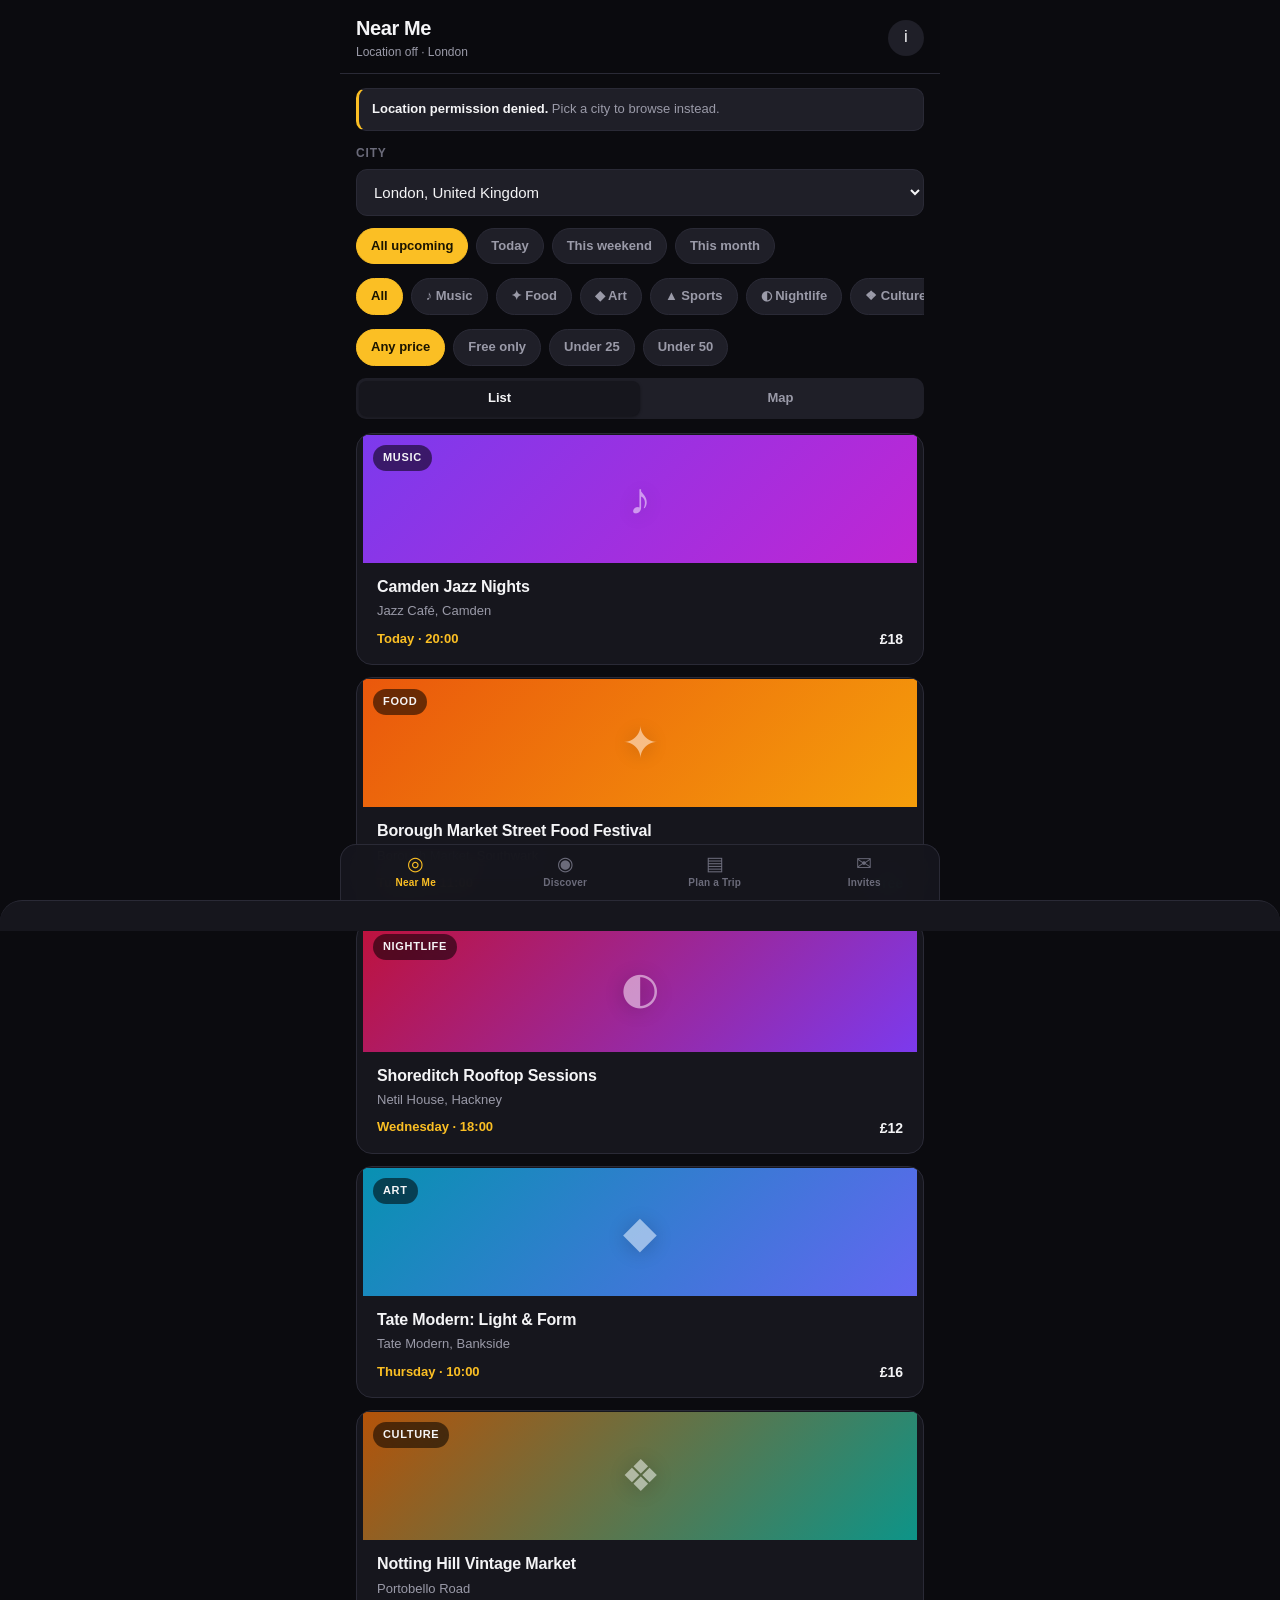
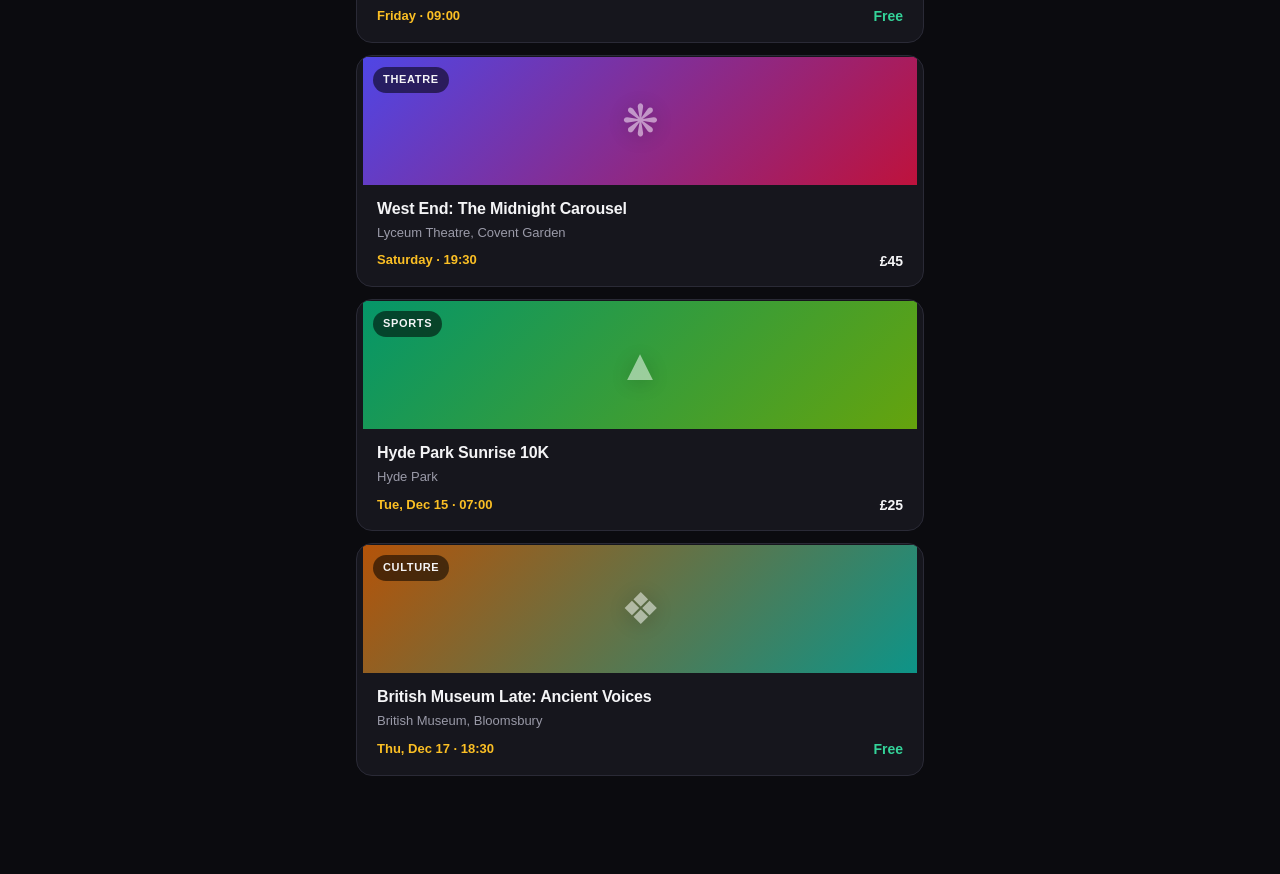
==== touring-app/index.html @ 41965c4b "Add Touring App prototype: location-aware event discovery A self-contained mobile-first web app prot" ====
<!doctype html>
<html lang="en">
<head>
<meta charset="utf-8">
<meta name="viewport" content="width=device-width, initial-scale=1, viewport-fit=cover, maximum-scale=1">
<meta name="theme-color" content="#0b0b0f">
<meta name="apple-mobile-web-app-capable" content="yes">
<meta name="apple-mobile-web-app-status-bar-style" content="black-translucent">
<meta name="description" content="Discover events happening near you, identify what you are looking at, plan a trip and invite friends.">
<title>Touring App</title>
<link rel="icon" href="data:image/svg+xml,<svg xmlns='http://www.w3.org/2000/svg' viewBox='0 0 32 32'><rect width='32' height='32' rx='7' fill='%230b0b0f'/><circle cx='16' cy='16' r='7' fill='none' stroke='%23fbbf24' stroke-width='2.5'/><circle cx='16' cy='16' r='2.5' fill='%23fbbf24'/></svg>">
<link rel="stylesheet" href="vendor/leaflet.css">
<link rel="stylesheet" href="styles.css">
</head>
<body>

<header class="appbar">
  <button class="iconbtn" id="backBtn" hidden aria-label="Back">‹</button>
  <h1 id="title">Near Me<span class="sub" id="subtitle">Finding your location…</span></h1>
  <button class="iconbtn" id="aboutBtn" aria-label="About">i</button>
</header>

<!-- ============ NEAR ME ============ -->
<main class="screen active" id="screen-near">
  <div id="locBanner"></div>

  <div class="filterbar" id="dateFilter">
    <button class="chip on" data-when="all">All upcoming</button>
    <button class="chip" data-when="today">Today</button>
    <button class="chip" data-when="weekend">This weekend</button>
    <button class="chip" data-when="month">This month</button>
  </div>

  <div class="filterbar" id="catFilter">
    <button class="chip on" data-cat="all">All</button>
  </div>

  <div class="filterbar" id="priceFilter">
    <button class="chip on" data-max="9999">Any price</button>
    <button class="chip" data-max="0">Free only</button>
    <button class="chip" data-max="25">Under 25</button>
    <button class="chip" data-max="50">Under 50</button>
  </div>

  <div class="viewtoggle">
    <button class="on" data-view="list">List</button>
    <button data-view="map">Map</button>
  </div>

  <div id="nearList"></div>
  <div id="map" hidden></div>
</main>

<!-- ============ DISCOVER ============ -->
<main class="screen" id="screen-discover">
  <div class="modeswitch">
    <button class="on" data-mode="identify">Identify</button>
    <button data-mode="translate">Translate</button>
  </div>

  <div id="discoverIntro">
    <p class="prose" id="discoverBlurb"></p>
    <div class="camera-stage" id="cameraStage">
      <div class="camera-placeholder">
        <div class="big">◉</div>
        <div>Point your camera at a landmark, building, artwork or sign</div>
      </div>
    </div>
    <button class="shutter" id="shutterBtn" aria-label="Take photo"></button>
    <button class="btn secondary" id="startCamBtn">Open camera</button>
    <label for="fileInput" class="btn secondary" style="margin-bottom:0">Choose a photo instead</label>
    <input type="file" id="fileInput" accept="image/*" capture="environment" hidden>
  </div>

  <div id="discoverResult" hidden></div>
</main>

<!-- ============ PLAN ============ -->
<main class="screen" id="screen-plan">
  <label for="planCity">Destination</label>
  <select id="planCity"></select>

  <label for="planMonth">Travelling in</label>
  <select id="planMonth"></select>

  <div class="section-title">What's on</div>
  <div id="planCal"></div>
  <div id="planList"></div>

  <div class="section-title">Your itinerary</div>
  <div id="itinerary"></div>
</main>

<!-- ============ INVITES ============ -->
<main class="screen" id="screen-invites">
  <div class="section-title">Received</div>
  <div id="invitesIn"></div>
  <div class="section-title">Sent</div>
  <div id="invitesOut"></div>
</main>

<!-- ============ EVENT DETAIL ============ -->
<main class="screen" id="screen-detail"></main>

<!-- ============ ABOUT ============ -->
<main class="screen" id="screen-about">
  <p class="prose">A working prototype of a location-aware event discovery app — spot what's happening around you, point your camera at something to find out what it is, plan a trip by month, and invite people along.</p>

  <div class="section-title">Real in this prototype</div>
  <div class="prose">
    • GPS location from your device<br>
    • Live camera capture<br>
    • Distance calculated from where you actually are<br>
    • Maps and tiles (OpenStreetMap)<br>
    • Invites, saved events and itinerary — stored in this browser<br>
    • Shareable invite links
  </div>

  <div class="section-title">Simulated demo data</div>
  <div class="prose">
    • Event listings — 44 seeded events across six cities<br>
    • Image recognition — returns a prepared result for your nearest city<br>
    • Translation — returns a prepared result<br>
    • "Get tickets" links are placeholders
  </div>

  <div class="section-title">To make it real</div>
  <div class="prose">Swap the seeded data for live feeds from Ticketmaster, Eventbrite, Meetup and Yelp; route image recognition to a vision API; and add a backend for accounts and cross-device invites. The interface is built against a single internal data layer so that swap does not touch the screens.</div>

  <button class="btn secondary" id="resetBtn">Clear saved data on this device</button>
</main>

<nav class="tabbar">
  <button class="on" data-tab="near"><span class="ic">◎</span><span class="lb">Near Me</span></button>
  <button data-tab="discover"><span class="ic">◉</span><span class="lb">Discover</span></button>
  <button data-tab="plan"><span class="ic">▤</span><span class="lb">Plan a Trip</span></button>
  <button data-tab="invites"><span class="ic">✉</span><span class="lb">Invites</span></button>
</nav>

<div class="sheet-backdrop" id="backdrop"></div>
<div class="sheet" id="sheet"></div>
<div class="toast" id="toast"></div>

<script src="vendor/leaflet.js"></script>
<script src="data.js"></script>
<script src="app.js"></script>
</body>
</html>
---- touring-app/styles.css ----
:root {
  --bg: #0b0b0f;
  --surface: #16161d;
  --surface-2: #1f1f28;
  --border: #2a2a36;
  --text: #f4f4f6;
  --text-dim: #9a9aa8;
  --text-faint: #6b6b7a;
  --accent: #fbbf24;
  --accent-ink: #1a1400;
  --ok: #34d399;
  --warn: #f87171;
  --safe-top: env(safe-area-inset-top, 0px);
  --safe-bot: env(safe-area-inset-bottom, 0px);
  --tabbar: 62px;
  color-scheme: dark;
}

* { box-sizing: border-box; -webkit-tap-highlight-color: transparent; }
[hidden] { display: none !important; }

html, body {
  margin: 0;
  padding: 0;
  background: var(--bg);
  color: var(--text);
  font-family: -apple-system, BlinkMacSystemFont, "Segoe UI", Roboto, "Helvetica Neue", Arial, sans-serif;
  font-size: 15px;
  line-height: 1.45;
  overscroll-behavior-y: none;
}

body { padding-bottom: calc(var(--tabbar) + var(--safe-bot)); }

button { font: inherit; color: inherit; border: none; background: none; cursor: pointer; }
a { color: var(--accent); }

/* ---------- App bar ---------- */
.appbar {
  position: sticky;
  top: 0;
  z-index: 40;
  padding: calc(var(--safe-top) + 14px) 16px 12px;
  background: rgba(11, 11, 15, 0.86);
  backdrop-filter: saturate(160%) blur(14px);
  -webkit-backdrop-filter: saturate(160%) blur(14px);
  border-bottom: 1px solid var(--border);
  display: flex;
  align-items: center;
  gap: 12px;
}
.appbar h1 { font-size: 20px; font-weight: 700; margin: 0; letter-spacing: -0.02em; flex: 1; }
.appbar .sub { display: block; font-size: 12px; font-weight: 500; color: var(--text-dim); letter-spacing: 0; margin-top: 1px; }
.iconbtn {
  width: 36px; height: 36px; border-radius: 50%;
  background: var(--surface-2); display: grid; place-items: center;
  font-size: 17px; flex: none;
}

/* ---------- Layout ---------- */
.screen { display: none; padding: 14px 16px 24px; animation: fade .22s ease; }
.screen.active { display: block; }
@keyframes fade { from { opacity: 0; transform: translateY(6px); } to { opacity: 1; transform: none; } }

.section-title { font-size: 12px; text-transform: uppercase; letter-spacing: .09em; color: var(--text-faint); font-weight: 700; margin: 22px 0 10px; }
.section-title:first-child { margin-top: 4px; }

/* ---------- Filters ---------- */
.filterbar { display: flex; gap: 8px; overflow-x: auto; padding: 2px 0 12px; scrollbar-width: none; }
.filterbar::-webkit-scrollbar { display: none; }
.chip {
  flex: none; padding: 8px 14px; border-radius: 999px;
  background: var(--surface-2); border: 1px solid var(--border);
  font-size: 13px; font-weight: 600; color: var(--text-dim); white-space: nowrap;
  transition: all .15s;
}
.chip.on { background: var(--accent); border-color: var(--accent); color: var(--accent-ink); }

.viewtoggle { display: flex; background: var(--surface-2); border-radius: 10px; padding: 3px; margin-bottom: 14px; }
.viewtoggle button { flex: 1; padding: 8px; border-radius: 8px; font-size: 13px; font-weight: 600; color: var(--text-dim); }
.viewtoggle button.on { background: var(--surface); color: var(--text); box-shadow: 0 1px 3px rgba(0,0,0,.4); }

/* ---------- Event cards ---------- */
.card {
  background: var(--surface); border: 1px solid var(--border); border-radius: 16px;
  overflow: hidden; margin-bottom: 12px; display: block; width: 100%; text-align: left;
  transition: transform .12s;
}
.card:active { transform: scale(.985); }
.card-img { height: 128px; position: relative; display: grid; place-items: center; }
.card-img .glyph { font-size: 44px; opacity: .5; color: #fff; text-shadow: 0 2px 20px rgba(0,0,0,.4); }
.card-img .cat {
  position: absolute; top: 10px; left: 10px; padding: 5px 10px; border-radius: 999px;
  background: rgba(0,0,0,.55); backdrop-filter: blur(8px);
  font-size: 11px; font-weight: 700; text-transform: uppercase; letter-spacing: .06em;
}
.card-img .dist {
  position: absolute; top: 10px; right: 10px; padding: 5px 10px; border-radius: 999px;
  background: rgba(0,0,0,.55); backdrop-filter: blur(8px); font-size: 11px; font-weight: 600;
}
.card-body { padding: 12px 14px 14px; }
.card-body h3 { margin: 0 0 4px; font-size: 16px; font-weight: 700; letter-spacing: -0.01em; }
.card-meta { font-size: 13px; color: var(--text-dim); margin-bottom: 8px; }
.card-foot { display: flex; align-items: center; justify-content: space-between; gap: 10px; }
.when { font-size: 13px; font-weight: 600; color: var(--accent); }
.price { font-size: 14px; font-weight: 700; }
.price.free { color: var(--ok); }

.empty { text-align: center; padding: 48px 20px; color: var(--text-faint); }
.empty .big { font-size: 34px; margin-bottom: 10px; opacity: .55; }

/* ---------- Banner ---------- */
.banner {
  background: var(--surface-2); border: 1px solid var(--border); border-left: 3px solid var(--accent);
  border-radius: 10px; padding: 11px 13px; font-size: 13px; color: var(--text-dim); margin-bottom: 14px;
}
.banner strong { color: var(--text); }
.banner.invite { border-left-color: var(--ok); }

/* ---------- Buttons ---------- */
.btn {
  display: block; width: 100%; padding: 14px; border-radius: 12px;
  background: var(--accent); color: var(--accent-ink);
  font-weight: 700; font-size: 15px; text-align: center; text-decoration: none;
  margin-bottom: 10px;
}
.btn.secondary { background: var(--surface-2); color: var(--text); border: 1px solid var(--border); }
.btn:active { opacity: .85; }
.btn-row { display: flex; gap: 10px; }
.btn-row .btn { margin-bottom: 0; }

input, select, textarea {
  width: 100%; padding: 13px; border-radius: 11px; background: var(--surface-2);
  border: 1px solid var(--border); color: var(--text); font: inherit; margin-bottom: 10px;
}
input:focus, select:focus { outline: 2px solid var(--accent); outline-offset: -1px; }
label { display: block; font-size: 12px; font-weight: 700; color: var(--text-faint); text-transform: uppercase; letter-spacing: .07em; margin-bottom: 6px; }

/* ---------- Detail view ---------- */
.detail-hero { height: 190px; margin: -14px -16px 0; display: grid; place-items: center; position: relative; }
.detail-hero .glyph { font-size: 64px; opacity: .45; }
.detail-body h2 { font-size: 23px; margin: 16px 0 6px; letter-spacing: -0.02em; line-height: 1.2; }
.detail-meta { color: var(--text-dim); font-size: 14px; margin-bottom: 16px; }
.factgrid { display: grid; grid-template-columns: 1fr 1fr; gap: 10px; margin-bottom: 18px; }
.fact { background: var(--surface); border: 1px solid var(--border); border-radius: 12px; padding: 11px 13px; }
.fact .k { font-size: 11px; text-transform: uppercase; letter-spacing: .07em; color: var(--text-faint); font-weight: 700; margin-bottom: 3px; }
.fact .v { font-size: 15px; font-weight: 700; }
.prose { color: var(--text-dim); font-size: 14.5px; line-height: 1.6; margin-bottom: 18px; }
#map, .minimap { height: 180px; border-radius: 14px; margin-bottom: 18px; border: 1px solid var(--border); background: var(--surface-2); }
#map { height: 420px; }
.leaflet-container { background: #1a1a22; font: inherit; }

/* ---------- Camera ---------- */
.camera-stage {
  aspect-ratio: 3/4; width: 100%; border-radius: 18px; overflow: hidden;
  background: var(--surface); border: 1px solid var(--border);
  display: grid; place-items: center; position: relative; margin-bottom: 14px;
}
.camera-stage video, .camera-stage img { width: 100%; height: 100%; object-fit: cover; display: block; }
.camera-placeholder { text-align: center; padding: 30px; color: var(--text-faint); }
.camera-placeholder .big { font-size: 48px; opacity: .4; margin-bottom: 12px; }
.shutter {
  width: 68px; height: 68px; border-radius: 50%; background: #fff; margin: 0 auto 14px;
  border: 5px solid var(--surface-2); box-shadow: 0 0 0 3px #fff; display: block;
}
.shutter:active { transform: scale(.93); }
.scanning { position: absolute; inset: 0; display: grid; place-items: center; background: rgba(11,11,15,.82); backdrop-filter: blur(3px); }
.scanline { width: 62px; height: 62px; border: 3px solid var(--border); border-top-color: var(--accent); border-radius: 50%; animation: spin .9s linear infinite; }
@keyframes spin { to { transform: rotate(360deg); } }

.modeswitch { display: flex; background: var(--surface-2); border-radius: 12px; padding: 4px; margin-bottom: 16px; }
.modeswitch button { flex: 1; padding: 10px; border-radius: 9px; font-size: 14px; font-weight: 700; color: var(--text-dim); }
.modeswitch button.on { background: var(--accent); color: var(--accent-ink); }

.sim-note {
  font-size: 11.5px; color: var(--text-faint); background: var(--surface-2);
  border: 1px dashed var(--border); border-radius: 9px; padding: 9px 11px; margin-bottom: 16px; line-height: 1.5;
}
pre.translated {
  background: var(--surface); border: 1px solid var(--border); border-radius: 12px; padding: 14px;
  font-family: ui-monospace, SFMono-Regular, Menlo, monospace; font-size: 13px; line-height: 1.6;
  white-space: pre-wrap; word-break: break-word; margin: 0 0 12px; color: var(--text);
}
pre.translated.source { color: var(--text-faint); }

/* ---------- Calendar ---------- */
.cal { display: grid; grid-template-columns: repeat(7, 1fr); gap: 4px; margin-bottom: 18px; }
.cal .dow { text-align: center; font-size: 10px; font-weight: 700; color: var(--text-faint); padding: 4px 0; text-transform: uppercase; }
.cal .day {
  aspect-ratio: 1; border-radius: 9px; background: var(--surface); border: 1px solid var(--border);
  display: grid; place-items: center; font-size: 12px; color: var(--text-dim); position: relative;
}
.cal .day.blank { background: none; border: none; }
.cal .day.has { background: var(--accent); color: var(--accent-ink); font-weight: 700; border-color: var(--accent); }
.cal .day.has::after { content: attr(data-n); position: absolute; top: 2px; right: 4px; font-size: 8px; opacity: .8; }

/* ---------- Invites ---------- */
.invite-row {
  background: var(--surface); border: 1px solid var(--border); border-radius: 13px;
  padding: 13px; margin-bottom: 10px;
}
.invite-row h4 { margin: 0 0 3px; font-size: 15px; }
.invite-row .who { font-size: 13px; color: var(--text-dim); margin-bottom: 9px; }
.guest { display: flex; align-items: center; justify-content: space-between; padding: 7px 0; border-top: 1px solid var(--border); font-size: 13px; }
.status { font-size: 11px; font-weight: 700; padding: 3px 9px; border-radius: 999px; text-transform: uppercase; letter-spacing: .05em; }
.status.accepted { background: rgba(52,211,153,.16); color: var(--ok); }
.status.declined { background: rgba(248,113,113,.16); color: var(--warn); }
.status.pending { background: var(--surface-2); color: var(--text-faint); }

/* ---------- Tab bar ---------- */
.tabbar {
  position: fixed; bottom: 0; left: 0; right: 0; z-index: 50;
  display: grid; grid-template-columns: repeat(4, 1fr);
  background: rgba(22,22,29,.94); backdrop-filter: blur(16px); -webkit-backdrop-filter: blur(16px);
  border-top: 1px solid var(--border);
  padding-bottom: var(--safe-bot);
}
.tabbar button { padding: 9px 4px 10px; display: grid; gap: 3px; justify-items: center; color: var(--text-faint); }
.tabbar button.on { color: var(--accent); }
.tabbar .ic { font-size: 19px; line-height: 1; }
.tabbar .lb { font-size: 10px; font-weight: 700; letter-spacing: .02em; }

/* ---------- Sheet ---------- */
.sheet-backdrop { position: fixed; inset: 0; background: rgba(0,0,0,.6); z-index: 60; opacity: 0; pointer-events: none; transition: opacity .2s; }
.sheet-backdrop.open { opacity: 1; pointer-events: auto; }
.sheet {
  position: fixed; left: 0; right: 0; bottom: 0; z-index: 61;
  background: var(--surface); border-radius: 22px 22px 0 0; border-top: 1px solid var(--border);
  padding: 8px 18px calc(22px + var(--safe-bot));
  transform: translateY(100%); transition: transform .26s cubic-bezier(.3,.9,.3,1);
  max-height: 88vh; overflow-y: auto;
}
.sheet.open { transform: none; }
.sheet .grab { width: 38px; height: 4px; background: var(--border); border-radius: 99px; margin: 0 auto 16px; }
.sheet h3 { margin: 0 0 4px; font-size: 19px; letter-spacing: -0.01em; }
.sheet .sheet-sub { color: var(--text-dim); font-size: 13.5px; margin-bottom: 18px; }

.toast {
  position: fixed; left: 50%; transform: translateX(-50%) translateY(20px);
  bottom: calc(var(--tabbar) + var(--safe-bot) + 16px); z-index: 80;
  background: var(--text); color: var(--bg); padding: 11px 20px; border-radius: 999px;
  font-size: 13.5px; font-weight: 700; opacity: 0; pointer-events: none; transition: all .25s;
  max-width: 90vw; text-align: center;
}
.toast.show { opacity: 1; transform: translateX(-50%); }

@media (min-width: 620px) {
  .screen, .appbar { max-width: 600px; margin-left: auto; margin-right: auto; }
  .tabbar { max-width: 600px; left: 50%; transform: translateX(-50%); border-radius: 16px 16px 0 0; border: 1px solid var(--border); border-bottom: none; }
}
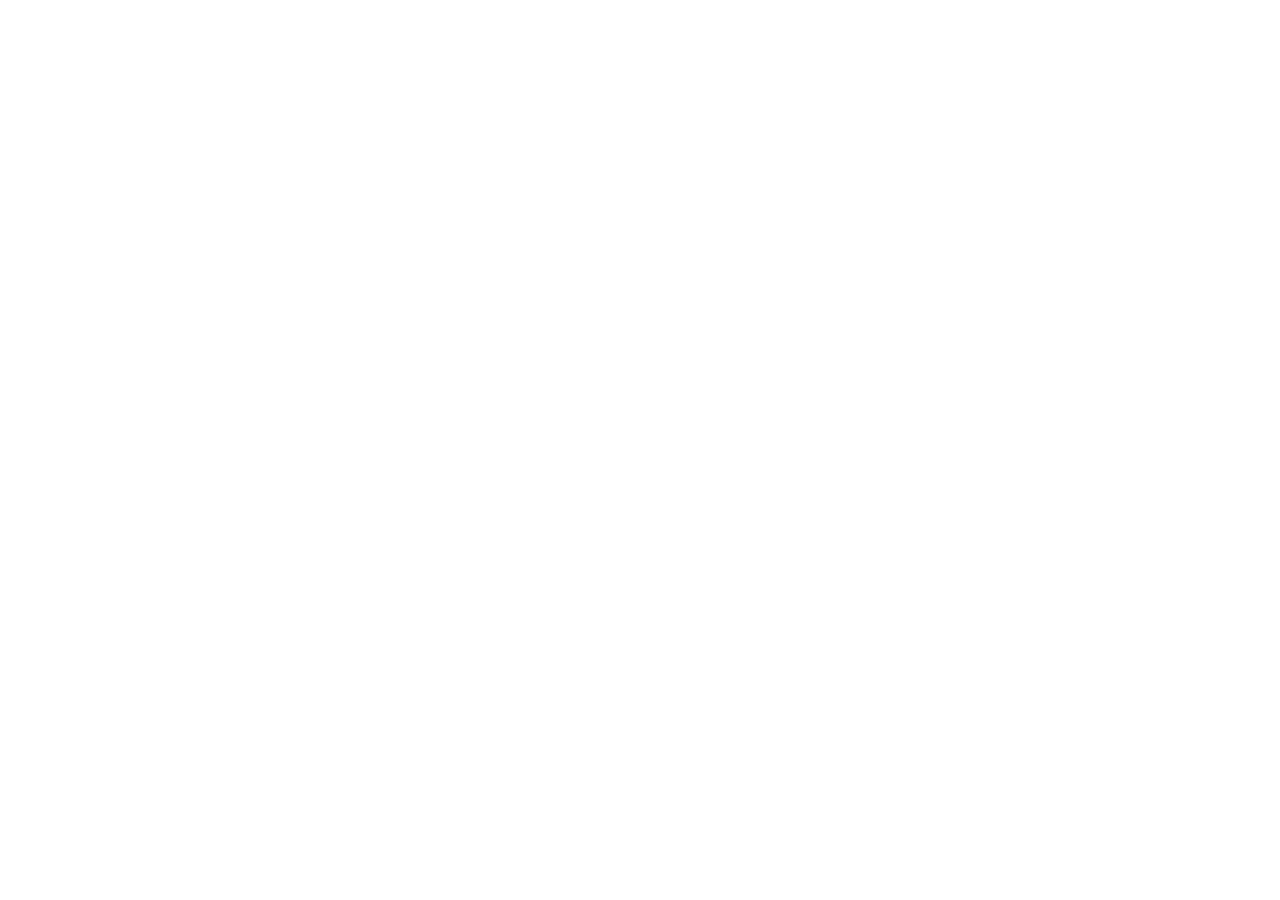
==== commit 0be418c1: "Redirect touring-app to its own repository The Touring App now lives at github.com/mrthicccc/Touring" ====
--- a/touring-app/index.html
+++ b/touring-app/index.html
@@ -2,147 +2,46 @@
 <html lang="en">
 <head>
 <meta charset="utf-8">
-<meta name="viewport" content="width=device-width, initial-scale=1, viewport-fit=cover, maximum-scale=1">
+<meta name="viewport" content="width=device-width, initial-scale=1, viewport-fit=cover">
 <meta name="theme-color" content="#0b0b0f">
-<meta name="apple-mobile-web-app-capable" content="yes">
-<meta name="apple-mobile-web-app-status-bar-style" content="black-translucent">
-<meta name="description" content="Discover events happening near you, identify what you are looking at, plan a trip and invite friends.">
-<title>Touring App</title>
-<link rel="icon" href="data:image/svg+xml,<svg xmlns='http://www.w3.org/2000/svg' viewBox='0 0 32 32'><rect width='32' height='32' rx='7' fill='%230b0b0f'/><circle cx='16' cy='16' r='7' fill='none' stroke='%23fbbf24' stroke-width='2.5'/><circle cx='16' cy='16' r='2.5' fill='%23fbbf24'/></svg>">
-<link rel="stylesheet" href="vendor/leaflet.css">
-<link rel="stylesheet" href="styles.css">
+<title>Touring App has moved</title>
+<link rel="canonical" href="https://github.com/mrthicccc/Touring">
+<meta http-equiv="refresh" content="0; url=https://github.com/mrthicccc/Touring">
+<style>
+  :root { color-scheme: dark; }
+  body {
+    margin: 0; min-height: 100vh; display: grid; place-items: center;
+    padding: max(24px, env(safe-area-inset-top)) 20px max(24px, env(safe-area-inset-bottom));
+    background: #0b0b0f; color: #f4f4f6;
+    font: 15px/1.5 -apple-system, BlinkMacSystemFont, "Segoe UI", Roboto, Helvetica, Arial, sans-serif;
+  }
+  .wrap { max-width: 420px; width: 100%; text-align: center; }
+  .mark {
+    width: 54px; height: 54px; margin: 0 auto 22px; border-radius: 14px;
+    background: #16161d; border: 1px solid #2a2a36; display: grid; place-items: center;
+  }
+  .mark span { width: 20px; height: 20px; border: 2.5px solid #fbbf24; border-radius: 50%; display: block; position: relative; }
+  .mark span::after { content: ''; position: absolute; inset: 5px; background: #fbbf24; border-radius: 50%; }
+  h1 { font-size: 21px; margin: 0 0 10px; letter-spacing: -0.02em; }
+  p { color: #9a9aa8; margin: 0 0 24px; }
+  a.btn {
+    display: block; padding: 14px; border-radius: 12px; text-decoration: none;
+    font-weight: 700; margin-bottom: 10px;
+  }
+  a.primary { background: #fbbf24; color: #1a1400; }
+  a.secondary { background: #1f1f28; color: #f4f4f6; border: 1px solid #2a2a36; }
+  small { display: block; margin-top: 18px; color: #6b6b7a; font-size: 12.5px; }
+</style>
 </head>
 <body>
-
-<header class="appbar">
-  <button class="iconbtn" id="backBtn" hidden aria-label="Back">‹</button>
-  <h1 id="title">Near Me<span class="sub" id="subtitle">Finding your location…</span></h1>
-  <button class="iconbtn" id="aboutBtn" aria-label="About">i</button>
-</header>
-
-<!-- ============ NEAR ME ============ -->
-<main class="screen active" id="screen-near">
-  <div id="locBanner"></div>
-
-  <div class="filterbar" id="dateFilter">
-    <button class="chip on" data-when="all">All upcoming</button>
-    <button class="chip" data-when="today">Today</button>
-    <button class="chip" data-when="weekend">This weekend</button>
-    <button class="chip" data-when="month">This month</button>
+  <div class="wrap">
+    <div class="mark"><span></span></div>
+    <h1>Touring App has moved</h1>
+    <p>This project now lives in its own repository. Taking you there now.</p>
+    <a class="btn primary" href="https://github.com/mrthicccc/Touring">View the code on GitHub</a>
+    <a class="btn secondary" href="https://touring-app.netlify.app">Open the live app</a>
+    <small>If you aren't redirected, use one of the links above.</small>
   </div>
-
-  <div class="filterbar" id="catFilter">
-    <button class="chip on" data-cat="all">All</button>
-  </div>
-
-  <div class="filterbar" id="priceFilter">
-    <button class="chip on" data-max="9999">Any price</button>
-    <button class="chip" data-max="0">Free only</button>
-    <button class="chip" data-max="25">Under 25</button>
-    <button class="chip" data-max="50">Under 50</button>
-  </div>
-
-  <div class="viewtoggle">
-    <button class="on" data-view="list">List</button>
-    <button data-view="map">Map</button>
-  </div>
-
-  <div id="nearList"></div>
-  <div id="map" hidden></div>
-</main>
-
-<!-- ============ DISCOVER ============ -->
-<main class="screen" id="screen-discover">
-  <div class="modeswitch">
-    <button class="on" data-mode="identify">Identify</button>
-    <button data-mode="translate">Translate</button>
-  </div>
-
-  <div id="discoverIntro">
-    <p class="prose" id="discoverBlurb"></p>
-    <div class="camera-stage" id="cameraStage">
-      <div class="camera-placeholder">
-        <div class="big">◉</div>
-        <div>Point your camera at a landmark, building, artwork or sign</div>
-      </div>
-    </div>
-    <button class="shutter" id="shutterBtn" aria-label="Take photo"></button>
-    <button class="btn secondary" id="startCamBtn">Open camera</button>
-    <label for="fileInput" class="btn secondary" style="margin-bottom:0">Choose a photo instead</label>
-    <input type="file" id="fileInput" accept="image/*" capture="environment" hidden>
-  </div>
-
-  <div id="discoverResult" hidden></div>
-</main>
-
-<!-- ============ PLAN ============ -->
-<main class="screen" id="screen-plan">
-  <label for="planCity">Destination</label>
-  <select id="planCity"></select>
-
-  <label for="planMonth">Travelling in</label>
-  <select id="planMonth"></select>
-
-  <div class="section-title">What's on</div>
-  <div id="planCal"></div>
-  <div id="planList"></div>
-
-  <div class="section-title">Your itinerary</div>
-  <div id="itinerary"></div>
-</main>
-
-<!-- ============ INVITES ============ -->
-<main class="screen" id="screen-invites">
-  <div class="section-title">Received</div>
-  <div id="invitesIn"></div>
-  <div class="section-title">Sent</div>
-  <div id="invitesOut"></div>
-</main>
-
-<!-- ============ EVENT DETAIL ============ -->
-<main class="screen" id="screen-detail"></main>
-
-<!-- ============ ABOUT ============ -->
-<main class="screen" id="screen-about">
-  <p class="prose">A working prototype of a location-aware event discovery app — spot what's happening around you, point your camera at something to find out what it is, plan a trip by month, and invite people along.</p>
-
-  <div class="section-title">Real in this prototype</div>
-  <div class="prose">
-    • GPS location from your device<br>
-    • Live camera capture<br>
-    • Distance calculated from where you actually are<br>
-    • Maps and tiles (OpenStreetMap)<br>
-    • Invites, saved events and itinerary — stored in this browser<br>
-    • Shareable invite links
-  </div>
-
-  <div class="section-title">Simulated demo data</div>
-  <div class="prose">
-    • Event listings — 44 seeded events across six cities<br>
-    • Image recognition — returns a prepared result for your nearest city<br>
-    • Translation — returns a prepared result<br>
-    • "Get tickets" links are placeholders
-  </div>
-
-  <div class="section-title">To make it real</div>
-  <div class="prose">Swap the seeded data for live feeds from Ticketmaster, Eventbrite, Meetup and Yelp; route image recognition to a vision API; and add a backend for accounts and cross-device invites. The interface is built against a single internal data layer so that swap does not touch the screens.</div>
-
-  <button class="btn secondary" id="resetBtn">Clear saved data on this device</button>
-</main>
-
-<nav class="tabbar">
-  <button class="on" data-tab="near"><span class="ic">◎</span><span class="lb">Near Me</span></button>
-  <button data-tab="discover"><span class="ic">◉</span><span class="lb">Discover</span></button>
-  <button data-tab="plan"><span class="ic">▤</span><span class="lb">Plan a Trip</span></button>
-  <button data-tab="invites"><span class="ic">✉</span><span class="lb">Invites</span></button>
-</nav>
-
-<div class="sheet-backdrop" id="backdrop"></div>
-<div class="sheet" id="sheet"></div>
-<div class="toast" id="toast"></div>
-
-<script src="vendor/leaflet.js"></script>
-<script src="data.js"></script>
-<script src="app.js"></script>
+  <script>location.replace('https://github.com/mrthicccc/Touring');</script>
 </body>
 </html>
